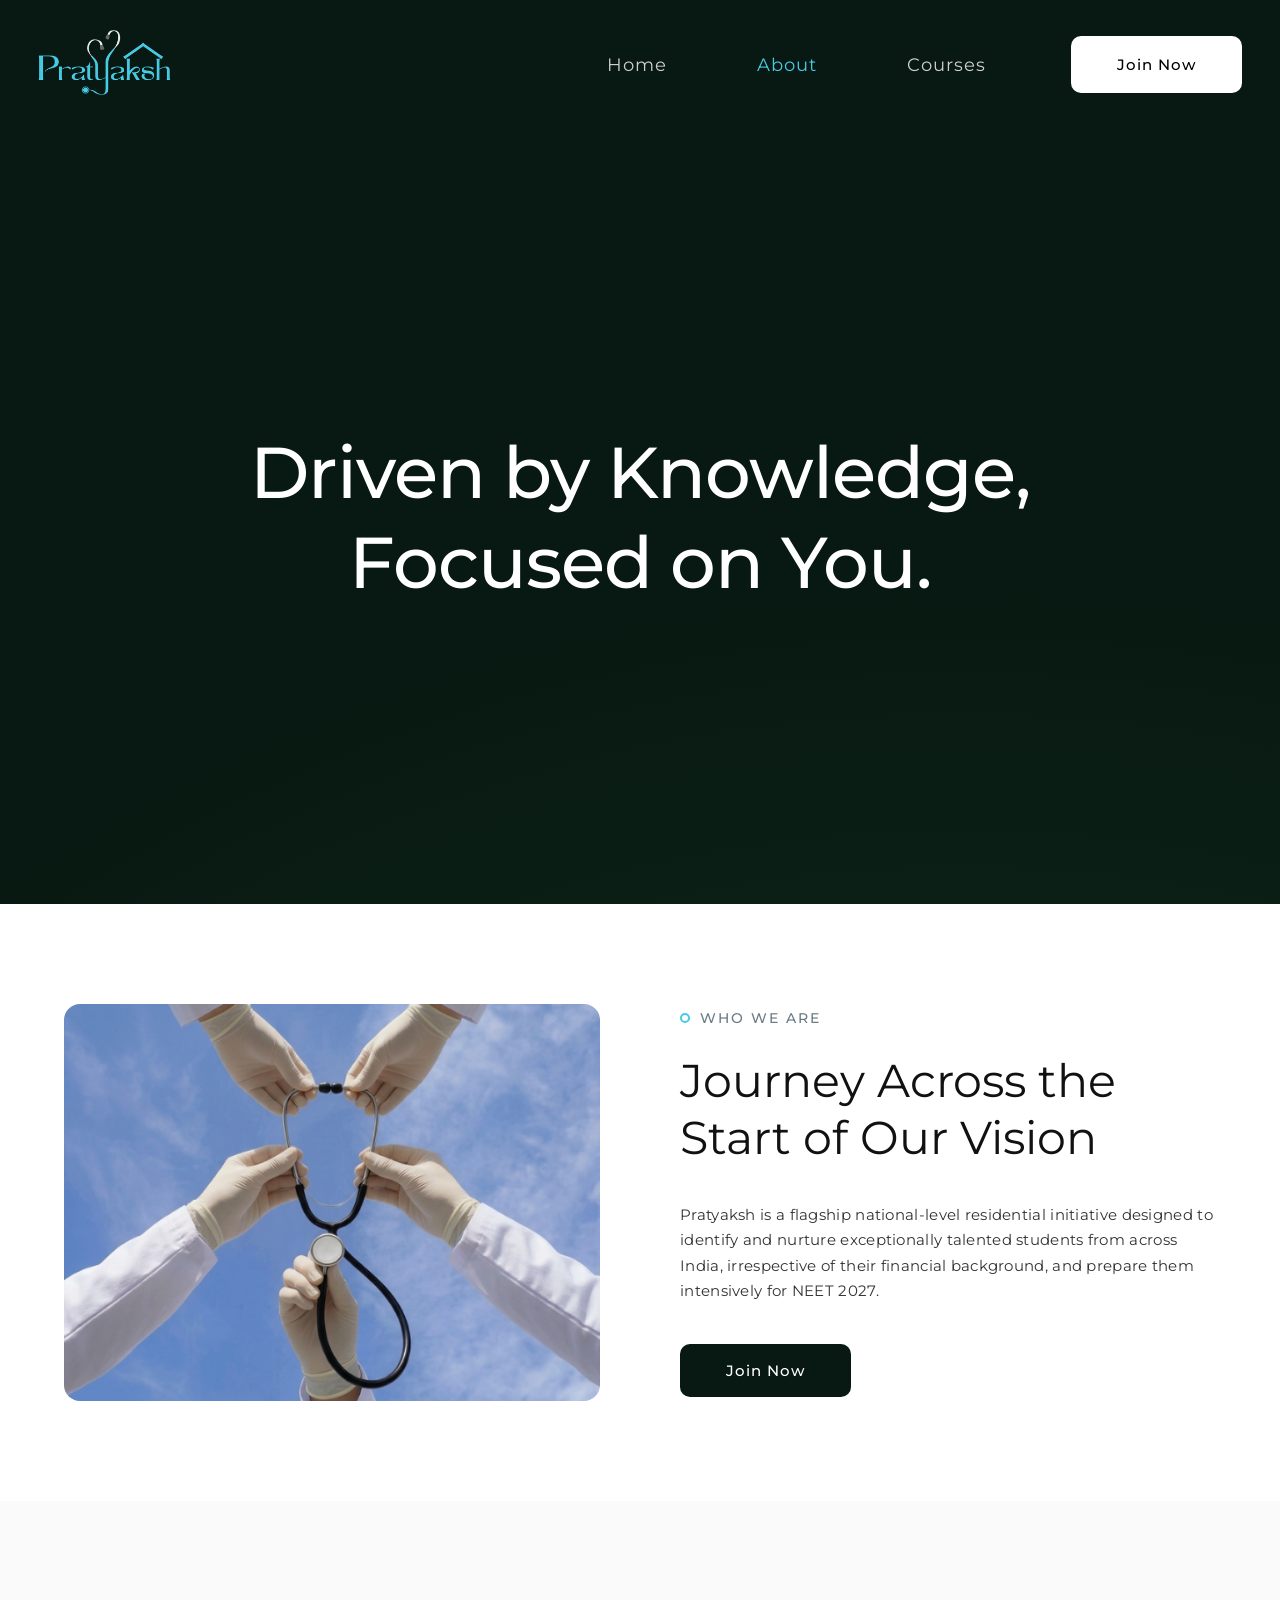
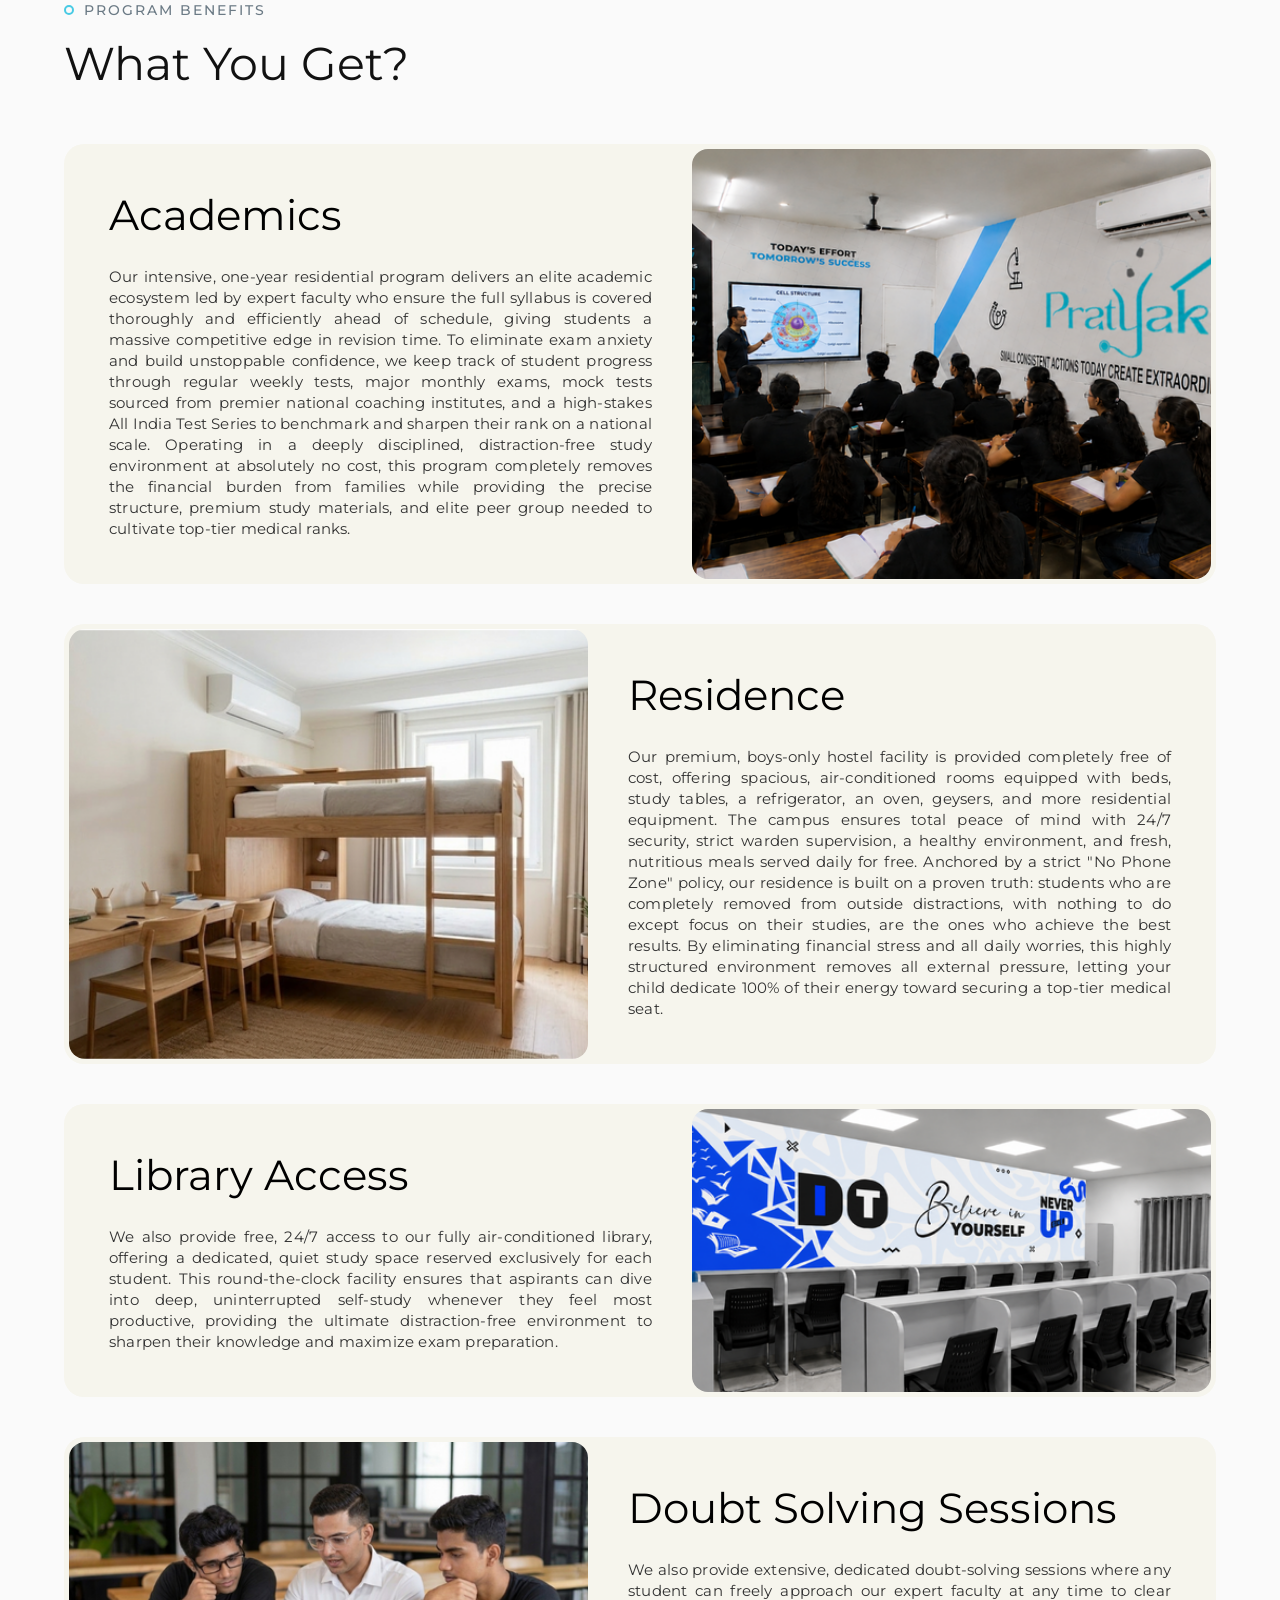
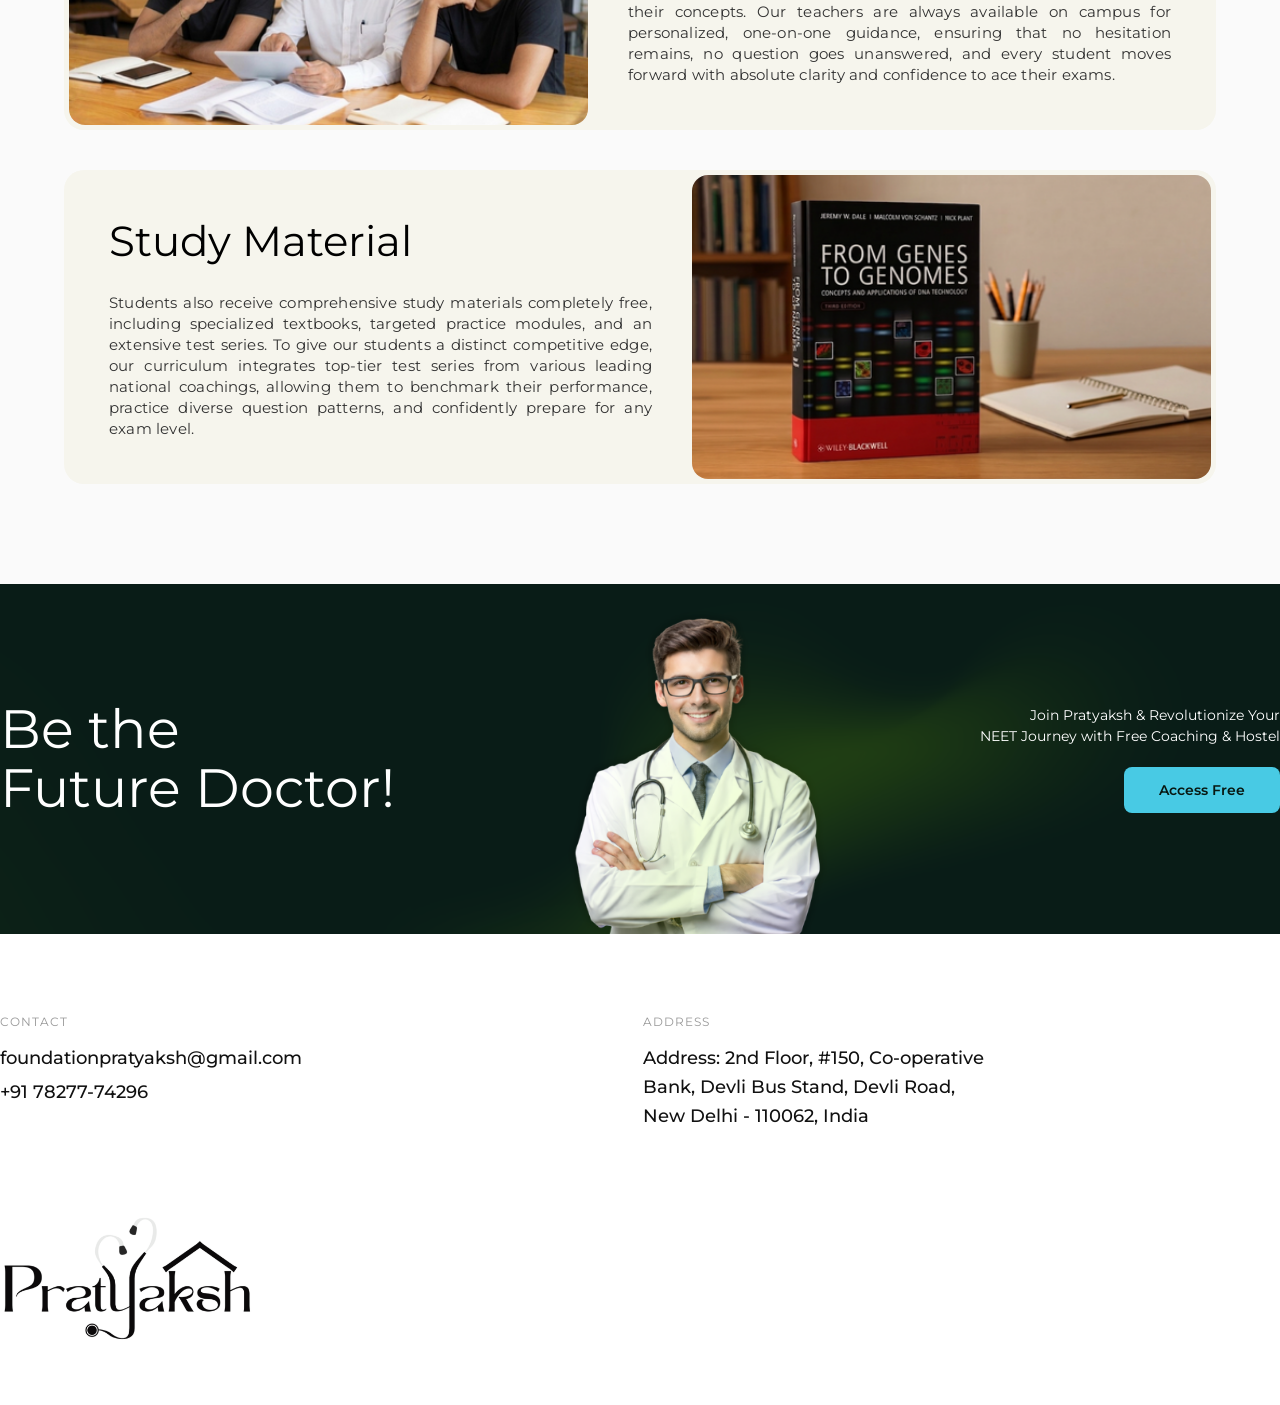
==== about/aboutindex.html @ 50b4317f "Add files via upload" ====
<!DOCTYPE html>
<html lang="en">
<head>
    <meta charset="UTF-8">
    <meta name="viewport" content="width=device-width, initial-scale=1.0">
    <title>About Us - Pratyaksh</title>
    <link rel="stylesheet" href="about.css">
    <link href="https://fonts.googleapis.com/css2?family=Montserrat:wght@400;500;600;700&display=swap" rel="stylesheet">
    <link rel="stylesheet" href="https://cdnjs.cloudflare.com/ajax/libs/font-awesome/6.4.0/css/all.min.css">
</head>
<body>

    <header class="navbar">
        <div class="logo">
            <a href="../index.html"><img src="../logo.png" alt="Pratyaksh Logo"></a> 
        </div>
        <nav class="nav-links">
            <a href="../index.html">Home</a>
            <a href="index.html" class="active">About</a>
            <a href="#">Courses</a>
        </nav>
        <a href="https://forms.gle/hPpZQWegc2yfjvLv5" class="btn btn-white">Join Now</a>
    </header>

    <section class="about-hero">
        <div class="about-hero-content">
            <h1>Driven by Knowledge,<br>Focused on You.</h1>
        </div>
    </section>

	
	
	<section class="wwa-section">
        <div class="wwa-container">
            
            <div class="wwa-img-box">
                <img src="journey.png" alt="Our Vision Journey">
            </div>

            <div class="wwa-content-box">
                <p class="wwa-tagline"><span class="wwa-circle"></span> Who We Are</p>
                <h2 class="wwa-title">Journey Across the <br> Start of Our Vision</h2>
                
                <p class="wwa-desc">
                    Pratyaksh is a flagship national-level residential initiative designed to identify and nurture exceptionally talented students from across India, irrespective of their financial background, and prepare them intensively for NEET 2027.
                </p>

                <a href="https://forms.gle/hPpZQWegc2yfjvLv5" class="wwa-btn">Join Now</a>
            </div>

        </div>
    </section>
	
	
	<section class="pb-section">
        <div class="pb-container">
            
            <div class="pb-header">
                <p class="pb-tagline"><span class="pb-circle"></span> PROGRAM BENEFITS</p>
                <h2 class="pb-title">What You Get?</h2>
            </div>

            <div class="pb-card">
                <div class="pb-text-box">
                    <h3 class="pb-card-title">Academics</h3>
                    <p class="pb-card-desc">
                        Our intensive, one-year residential program delivers an elite academic ecosystem led by expert faculty who ensure the full syllabus is covered thoroughly and efficiently ahead of schedule, giving students a massive competitive edge in revision time. To eliminate exam anxiety and build unstoppable confidence, we keep track of student progress through regular weekly tests, major monthly exams, mock tests sourced from premier national coaching institutes, and a high-stakes All India Test Series to benchmark and sharpen their rank on a national scale. Operating in a deeply disciplined, distraction-free study environment at absolutely no cost, this program completely removes the financial burden from families while providing the precise structure, premium study materials, and elite peer group needed to cultivate top-tier medical ranks.
                    </p>
                </div>
                <div class="pb-img-box">
                    <img src="academics.png" alt="Academics Benefit Overview">
                </div>
            </div>

            <div class="pb-card pb-card-reverse">
                <div class="pb-img-box">
                    <img src="residence.png" alt="Residence Benefit Overview">
                </div>
                <div class="pb-text-box">
                    <h3 class="pb-card-title">Residence</h3>
                    <p class="pb-card-desc">
                        Our premium, boys-only hostel facility is provided completely free of cost, offering spacious, air-conditioned rooms equipped with beds, study tables, a refrigerator, an oven, geysers, and more residential equipment. The campus ensures total peace of mind with 24/7 security, strict warden supervision, a healthy environment, and fresh, nutritious meals served daily for free. Anchored by a strict "No Phone Zone" policy, our residence is built on a proven truth: students who are completely removed from outside distractions, with nothing to do except focus on their studies, are the ones who achieve the best results. By eliminating financial stress and all daily worries, this highly structured environment removes all external pressure, letting your child dedicate 100% of their energy toward securing a top-tier medical seat.
                    </p>
                </div>
            </div>

            <div class="pb-card">
                <div class="pb-text-box">
                    <h3 class="pb-card-title">Library Access</h3>
                    <p class="pb-card-desc">
                        We also provide free, 24/7 access to our fully air-conditioned library, offering a dedicated, quiet study space reserved exclusively for each student. This round-the-clock facility ensures that aspirants can dive into deep, uninterrupted self-study whenever they feel most productive, providing the ultimate distraction-free environment to sharpen their knowledge and maximize exam preparation.
                    </p>
                </div>
                <div class="pb-img-box">
                    <img src="library.png" alt="Library Access Benefit Overview">
                </div>
            </div>

            <div class="pb-card pb-card-reverse">
                <div class="pb-img-box">
                    <img src="doubt.png" alt="Doubt Solving Sessions Benefit Overview">
                </div>
                <div class="pb-text-box">
                    <h3 class="pb-card-title">Doubt Solving Sessions</h3>
                    <p class="pb-card-desc">
                        We also provide extensive, dedicated doubt-solving sessions where any student can freely approach our expert faculty at any time to clear their concepts. Our teachers are always available on campus for personalized, one-on-one guidance, ensuring that no hesitation remains, no question goes unanswered, and every student moves forward with absolute clarity and confidence to ace their exams.
                    </p>
                </div>
            </div>

            <div class="pb-card">
                <div class="pb-text-box">
                    <h3 class="pb-card-title">Study Material</h3>
                    <p class="pb-card-desc">
                        Students also receive comprehensive study materials completely free, including specialized textbooks, targeted practice modules, and an extensive test series. To give our students a distinct competitive edge, our curriculum integrates top-tier test series from various leading national coachings, allowing them to benchmark their performance, practice diverse question patterns, and confidently prepare for any exam level.
                    </p>
                </div>
                <div class="pb-img-box">
                    <img src="studymaterial.png" alt="Study Material Benefit Overview">
                </div>
            </div>

        </div>
    </section>
	
	
	
	<footer class="ft-section">
    
    <div class="ft-banner-image">
        <div class="ft-container ft-banner-content">
            <div class="ft-banner-left">
                <h2>Be the <br> Future Doctor!</h2>
            </div>
            
            <div class="ft-banner-right">
                <p>Join Pratyaksh & Revolutionize Your <br> NEET Journey with Free Coaching & Hostel</p>
                <a href="https://forms.gle/hPpZQWegc2yfjvLv5" class="ft-btn-cyan">Access Free</a>
            </div>
        </div>
    </div>

    <div class="ft-bottom">
        <div class="ft-container">
            <div class="ft-info-grid">
                <div class="ft-col">
                    <p class="ft-label">Contact</p>
                    <p class="ft-value">foundationpratyaksh@gmail.com</p>
                    <p class="ft-value">+91 78277-74296</p>
                </div>

                <div class="ft-col">
                    <p class="ft-label">Address</p>
                    <p class="ft-value">
                        Address: 2nd Floor, #150, Co-operative <br>
                        Bank, Devli Bus Stand, Devli Road, <br>
                        New Delhi - 110062, India
                    </p>
                </div>
            </div>

            <div class="ft-logo-row">
                <img src="Bottom Logo.png" alt="Pratyaksh Logo" class="ft-main-logo">
            </div>
        </div>
    </div>

</footer>
	
	
</body>
</html>
---- about/about.css ----
/* ==========================================================================
   1. GLOBAL RESET & BASE SETUP (EXACT CLONE FROM HOME)
   ========================================================================== */
* {
    margin: 0;
    padding: 0;
    box-sizing: border-box;
    font-family: 'Montserrat', sans-serif;
}

body {
    /* Recreating the dark green radial glow from the image */
    background: radial-gradient(circle at 75% 50%, #153c24, #081812 70%);
    color: #ffffff;
    min-height: 100vh;
    overflow-x: hidden;
}

/* ==========================================================================
   2. NAVBAR & TABS STYLING (EXACT CLONE FROM HOME)
   ========================================================================== */
.navbar {
    display: flex;
    justify-content: space-between;
    align-items: center;
    padding: 30px 3%;
}

.logo img {
    height: 65px; /* Adjust this to fit your actual logo perfectly */
}

.nav-links {
    display: flex;
    margin-left: auto; /* This pushes the links to the right */
    margin-right: 40px; /* This creates the gap between links and button */
}

.nav-links a {
    color: #ffffff;
    text-decoration: none;
    margin: 0 45px;
    font-size: 18px;
    letter-spacing: 1px;
    opacity: 0.8;
    transition: 0.3s ease;
}

.nav-links a:hover, .nav-links a.active {
    color: #48CAE4;
    opacity: 1;
}

/* ==========================================================================
   3. GLOBAL BUTTON STYLING (EXACT CLONE FROM HOME)
   ========================================================================== */
.btn {
    padding: 18px 45px;
    border-radius: 10px;
    text-decoration: none;
    font-weight: 500;
    font-size: 15px;
    letter-spacing: 1px;
    transition: 0.3s ease;
    cursor: pointer;
    display: inline-block;
}

.btn-white {
    background-color: #ffffff;
    color: #000000;
    font-weight: 500;
    border: 1px solid transparent;
}

.btn-white:hover {
    background-color: transparent !important;
    color: #ffffff !important;
    border-color: #ffffff !important; /* Just change the color, don't add a new border */
}

/* ==========================================================================
   4. ABOUT PAGE UNIQUE HERO CONTENT (MONTSERRAT MEDIUM)
   ========================================================================== */
.about-hero {
    display: flex;
    justify-content: center;
    align-items: center;
    text-align: center;
    /* Aligns title context nicely inside the viewport block */
    min-height: calc(100vh - 125px); 
    padding: 0 5%;
}

.about-hero-content {
    max-width: 900px;
}

.about-hero-content h1 {
    font-size: 72px; 
    font-weight: 500; /* Montserrat Medium weight */
    line-height: 1.25;
    letter-spacing: -1px;
    color: #ffffff;
	text-align: center;
}

/* ==========================================================================
   5. DISPLAY LAYOUT ADAPTABILITY (EXACT CLONE FROM HOME BREAKPOINTS)
   ========================================================================== */
html, body {
    max-width: 100vw;
    overflow-x: hidden;
}

/* Handles fluid downscaling for custom display monitors */
@media (max-width: 1200px) {
    h1 {
        font-size: clamp(2.5rem, 8vw, 4.5rem) !important;
    }
}

@media (max-width: 1100px) {
    .about-hero-content h1 { font-size: 56px; }
}

@media (max-width: 768px) {
    .navbar {
        padding: 15px 5%;
        flex-direction: column;
        gap: 15px;
    }

    .nav-links {
        margin: 0 !important;
        width: 100%;
        justify-content: center;
        gap: 10px;
    }

    .nav-links a {
        margin: 0 10px;
        font-size: 14px;
    }
    
    .about-hero-content h1 { 
        font-size: 42px; 
    }
}

@media (max-width: 480px) {
    .btn {
        width: 100%; /* Buttons become full-width for easy thumb tapping */
        padding: 15px;
    }
}




/* =========================================
   WHO WE ARE SECTION (PIXEL PERFECT)
========================================= */

.wwa-section {
    background-color: #FFFFFF; /* Crisp white section background */
    padding: 100px 5%; /* Side margins match your homepage template rules precisely */
    font-family: 'Montserrat', sans-serif;
    color: #000000;
}

.wwa-container {
    max-width: 1300px; /* Aligns with your homepage max grid containers */
    margin: 0 auto;
    display: grid;
    grid-template-columns: 1fr 1fr; /* Clean split layout proportion */
    gap: 80px; /* Spacing between image container and description text blocks */
    align-items: center;
}

/* --- Left Image Box Elements --- */
.wwa-img-box {
    width: 100%;
    aspect-ratio: 560 / 415; /* Keeps the dimensions in exact proportion to the screenshot */
    background-color: #D3E4A2; /* The subtle green accent block placeholder */
    border-radius: 16px; /* Smooth rounded corners matching your story cards */
    overflow: hidden;
    display: flex;
    justify-content: center;
    align-items: center;
}

.wwa-img-box img {
    width: 100%;
    height: 100%;
    object-fit: cover;
    display: block;
}

/* --- Right Side Content Elements --- */
.wwa-content-box {
    display: flex;
    flex-direction: column;
    align-items: flex-start;
    text-align: left;
}

.wwa-tagline {
    color: #6b7a85;
    font-weight: 500;
    font-size: 14px;
    letter-spacing: 2px;
    display: flex;
    align-items: center;
    gap: 10px;
    margin-bottom: 25px;
    text-transform: uppercase;
}

.wwa-circle {
    display: inline-block;
    width: 10px;
    height: 10px;
    border: 2px solid #48CAE4; /* Theme signature cyan circle outline */
    border-radius: 50%;
}

.wwa-title {
    font-size: 46px; /* Exact match to your .os-title font sizing rule */
    font-weight: 400; /* Clean light/regular visual style */
    line-height: 1.25;
    color: #111111;
    margin-bottom: 35px;
}

.wwa-desc {
    font-size: 15px; /* Exact match to your native body and card description sizes */
    line-height: 1.7;
    color: #333333;
    font-weight: 400;
    margin-bottom: 40px;
    letter-spacing: 0.3px;
}

/* --- Specialized Dark Accent Button --- */
.wwa-btn {
    background-color: #081812; /* Signature dark background */
    color: #FFFFFF;
    padding: 16px 45px;
    border-radius: 10px;
    text-decoration: none;
    font-weight: 500;
    font-size: 15px;
    letter-spacing: 1px;
    transition: 0.3s ease;
    display: inline-block;
    border: 1px solid transparent;
}

.wwa-btn:hover {
    background-color: transparent;
    color: #081812;
    border-color: #081812;
}

/* --- Fluid Display Adaptations --- */
@media (max-width: 1024px) {
    .wwa-grid { gap: 40px; }
    .wwa-title { font-size: 38px; }
}

@media (max-width: 900px) {
    .wwa-container { grid-template-columns: 1fr; gap: 45px; }
    .wwa-content-box { align-items: center; text-align: center; }
    .wwa-tagline { justify-content: center; }
    .wwa-btn { width: 100%; text-align: center; }
}




/* =========================================
   PROGRAM BENEFITS SECTION (COMPLETE MATRIX)
========================================= */

.pb-section {
    background-color: #FAFAFA; /* Off-white container background matching Our Story */
    padding: 100px 5%;        /* Identical master side margins used on homepage */
    font-family: 'Montserrat', sans-serif;
    color: #000000;
}

.pb-container {
    max-width: 1300px;        /* Synchronized grid row alignment threshold */
    margin: 0 auto;
}

/* --- Section Header Styling --- */
.pb-header {
    text-align: left; 
    margin-bottom: 50px;
}

.pb-tagline {
    color: #6b7a85;
    font-weight: 500;
    font-size: 14px;
    letter-spacing: 2px;
    display: flex;
    align-items: center;
    gap: 10px;
    margin-bottom: 15px;
    text-transform: uppercase;
}

.pb-circle {
    display: inline-block;
    width: 10px;
    height: 10px;
    border: 2px solid #48CAE4; /* Cyan bullet ring signature */
    border-radius: 50%;
}

.pb-title {
    font-size: 46px; 
    font-weight: 400; 
    line-height: 1.3;
    color: #111111;
}

/* --- Premium Composite Layout Card (CSS Grid Engine) --- */
.pb-card {
    background-color: #F6F5ED; /* Cream card canvas background */
    border-radius: 20px;
    padding: 5px;             /* The exact 5px framing border around the image */
    
    /* Strict Grid layout forces row height to perfectly shrink to text box height */
    display: grid;
    grid-template-columns: 1.2fr 1fr; 
    box-sizing: border-box;
    width: 100%;
    
    /* THE INTER-CARD INTERVAL: 
       Ensures exactly 40px of breathing room gap drops between consecutive boxes 
    */
    margin-bottom: 40px; 
}

.pb-card:last-child {
    margin-bottom: 0; /* Prevents trailing white space leak at the base of the section */
}

/* THE FLIP MECHANIC:
   For cards with the reverse tag, this flips the image track to the left side 
   while maintaining your precise grid container alignment properties perfectly.
*/
.pb-card-reverse {
    grid-template-columns: 1fr 1.2fr;
}

/* --- Content Area (Perfect Uniform Margin Symmetry) --- */
.pb-text-box {
    /* Flat 40px padding forces top, bottom, and side paddings to be exactly identical */
    padding: 40px; 
    
    display: flex;
    flex-direction: column;
    justify-content: center;  /* Keeps the headers and paragraph balanced vertically */
}

.pb-card-title {
    font-size: 42px;          
    font-weight: 400;         /* Montserrat Medium weight */
    margin-bottom: 25px;
    color: #000000;
}

.pb-card-desc {
    font-size: 15px;
    line-height: 1.4;         /* Compact line spacing to reduce vertical space */
    color: #333333;
    font-weight: 400;
    text-align: justify;      /* Blocks out paragraph text symmetrically */
    letter-spacing: 0.2px;
}

/* --- Nested Image Wrapper (Dynamic Adaptability) --- */
.pb-img-box {
    background-color: #D3E4A2; /* Asset visual backup placeholder tint */
    border-radius: 16px;       /* Inner rounding logic ensuring crisp border symmetry */
    overflow: hidden;
    
    /* Grid stretches this container to 100% height to match the text box perfectly */
    height: 100%; 
    width: 100%;
    
    display: flex;
    justify-content: center;
    align-items: center;
}

.pb-img-box img {
    width: 100%;
    height: 100%;
    object-fit: cover;        /* Assures responsive images scale cleanly inside the frame */
    display: block;
}

/* --- Responsive Breakpoints (Exact Match To Homepage Ecosystem) --- */
@media (max-width: 1100px) {
    .pb-card, .pb-card-reverse { 
        grid-template-columns: 1fr !important; /* Stacks vertically on tablets/phones uniformly */
        gap: 15px;
    }
    .pb-text-box { 
        padding: 30px; 
    }
    .pb-img-box { 
        height: 320px; 
    }
}

@media (max-width: 768px) {
    .pb-title { font-size: 38px; }
    .pb-card-title { font-size: 32px; }
    .pb-card-desc { text-align: left; }
}




/* =========================================
   FINAL FOOTER SECTION (ONE-IMAGE BANNER)
========================================= */

.ft-section {
    background-color: #FFFFFF;
    font-family: 'Montserrat', sans-serif;
}

.ft-container {
    max-width: 1300px; /* Matches upper sections */
    margin: 0 auto;
    padding: 0;
    position: relative;
}

/* --- 1. Combined Banner Image --- */
.ft-banner-image {
    /* REPLACE 'footer-banner.jpg' with your actual filename */
    background-image: url('Strip.png'); 
    background-size: cover;
    background-position: center;
    width: 100%;
    min-height: 350px; /* Height of your image strip */
    display: flex;
    align-items: center;
}

.ft-banner-content {
    display: flex;
    justify-content: space-between;
    align-items: center;
    width: 100%;
}

.ft-banner-left h2 {
    color: #FFFFFF;
    font-size: 54px;
    font-weight: 400;
    line-height: 1.1;
}

.ft-banner-right {
    text-align: right;
    max-width: 350px;
}

.ft-banner-right p {
    color: #FFFFFF;
    font-size: 14px;
    line-height: 1.5;
    margin-bottom: 20px;
}

.ft-btn-cyan {
    display: inline-block;
    background-color: #48CAE4;
    color: #081812;
    padding: 14px 35px;
    border-radius: 8px;
    text-decoration: none;
    font-weight: 600;
    font-size: 14px;
    transition: 0.3s ease;
}

.ft-btn-cyan:hover{
    background-color: #ffffff !important; /* Changes from Cyan to White */
    color: #081812 !important;
    border: none !important;              /* Ensures no outline appears */
}


/* --- 2. Bottom Info Area --- */
.ft-bottom {
    padding: 80px 0 40px 0;
}

.ft-info-grid {
    display: grid;
    grid-template-columns: 1fr 1fr;
    gap: 5px;
    margin-bottom: 50px;
}

.ft-label {
    color: #999;
    font-size: 12px;
    text-transform: uppercase;
    letter-spacing: 1px;
    margin-bottom: 15px;
}

.ft-value {
    color: #111;
    font-size: 18px;
    font-weight: 500;
    line-height: 1.6;
    margin-bottom: 5px;
}

/* --- Logo Styling --- */
.ft-main-logo {
    max-width: 320px;
    height: auto;
    display: block;
    margin-left: -30px; /* Aligns visually with the 'C' in Contact */
}

/* Responsive */
@media (max-width: 992px) {
    .ft-banner-content { flex-direction: column; text-align: center; gap: 30px; }
    .ft-banner-right { text-align: center; }
    .ft-info-grid { grid-template-columns: 1fr; }
}
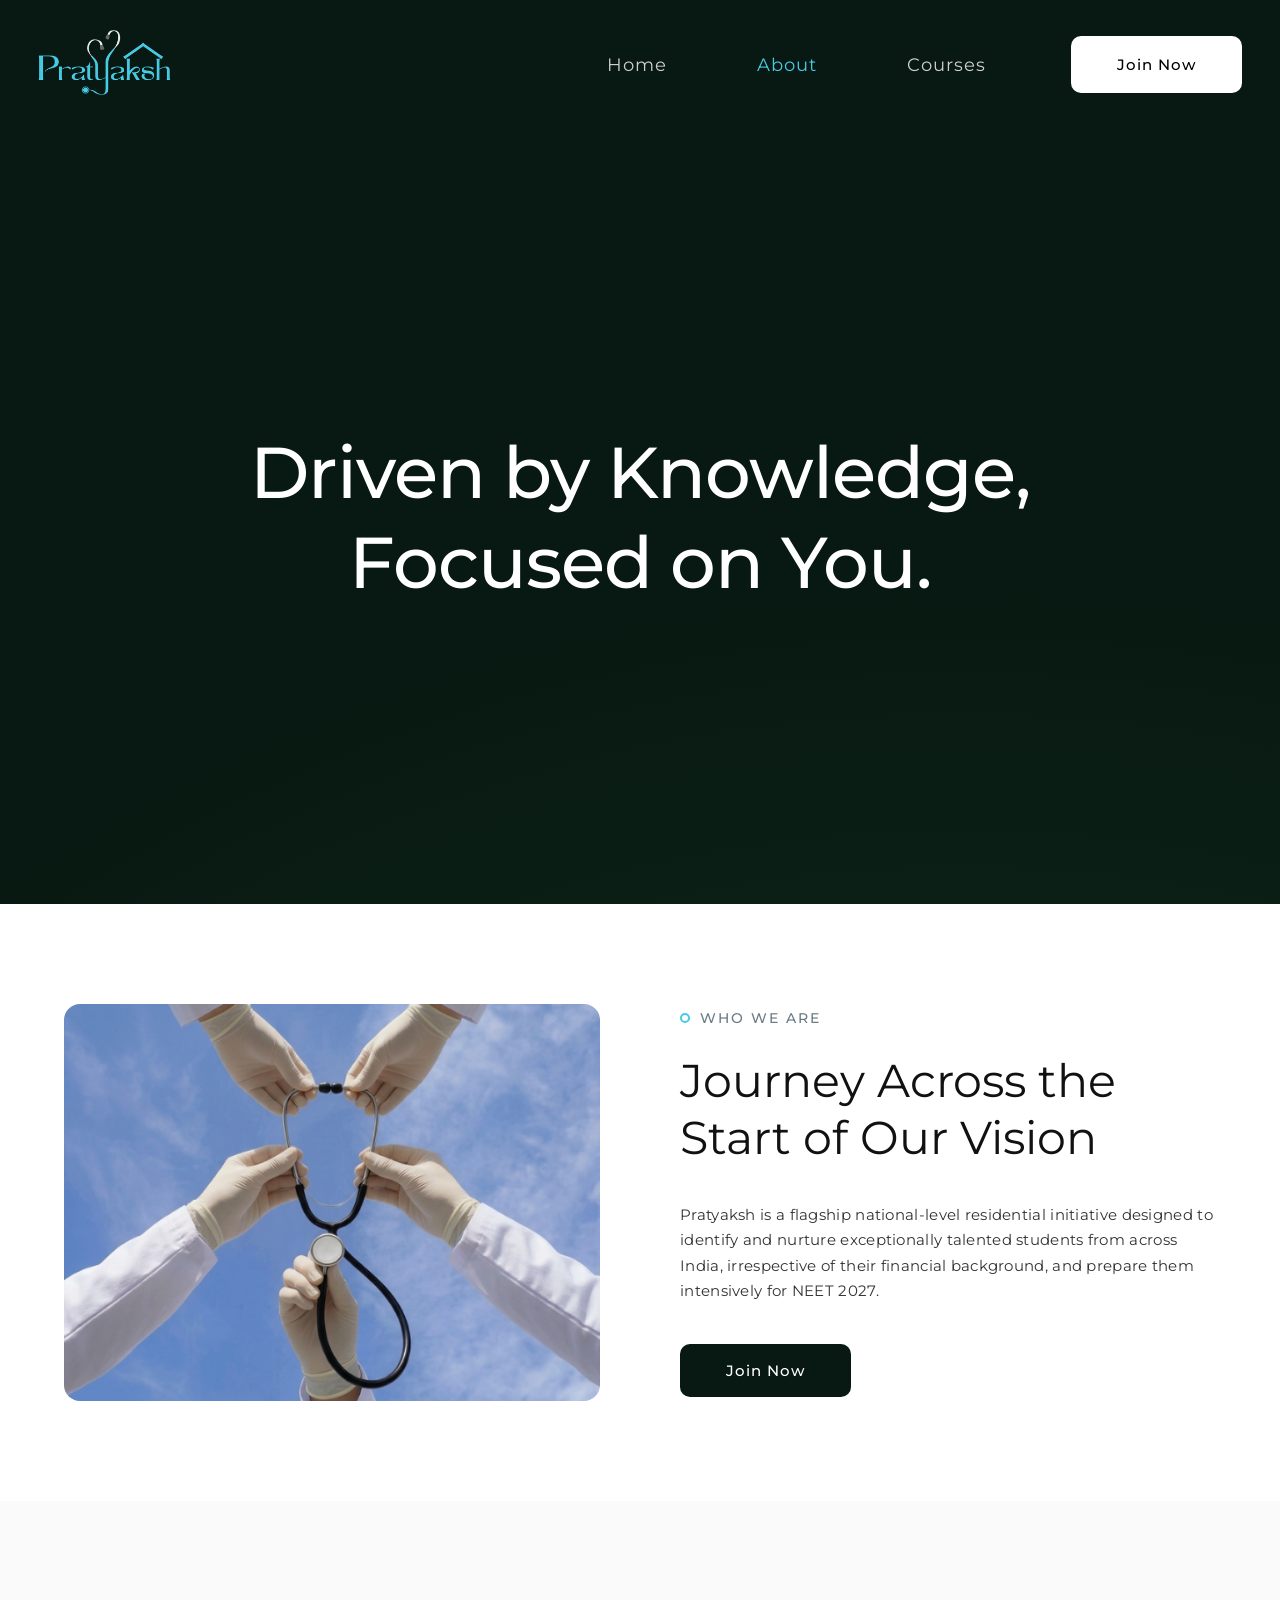
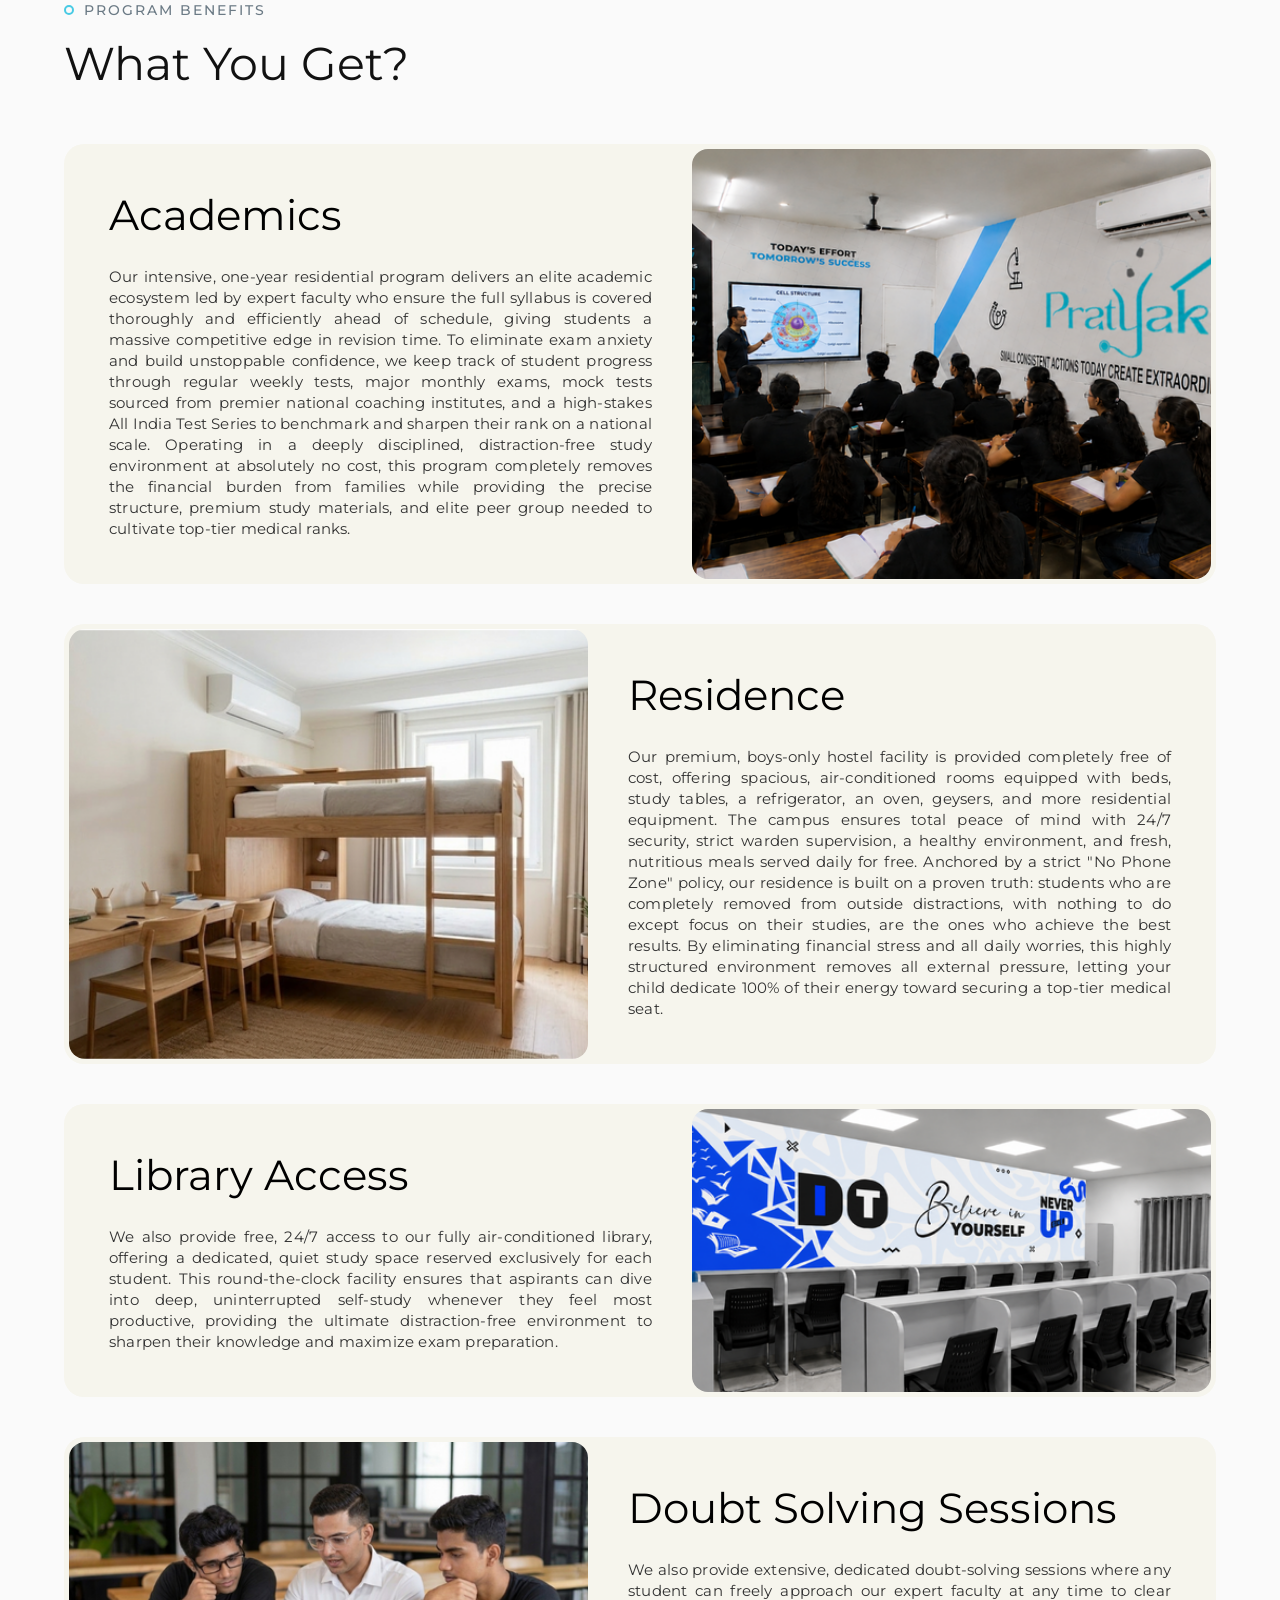
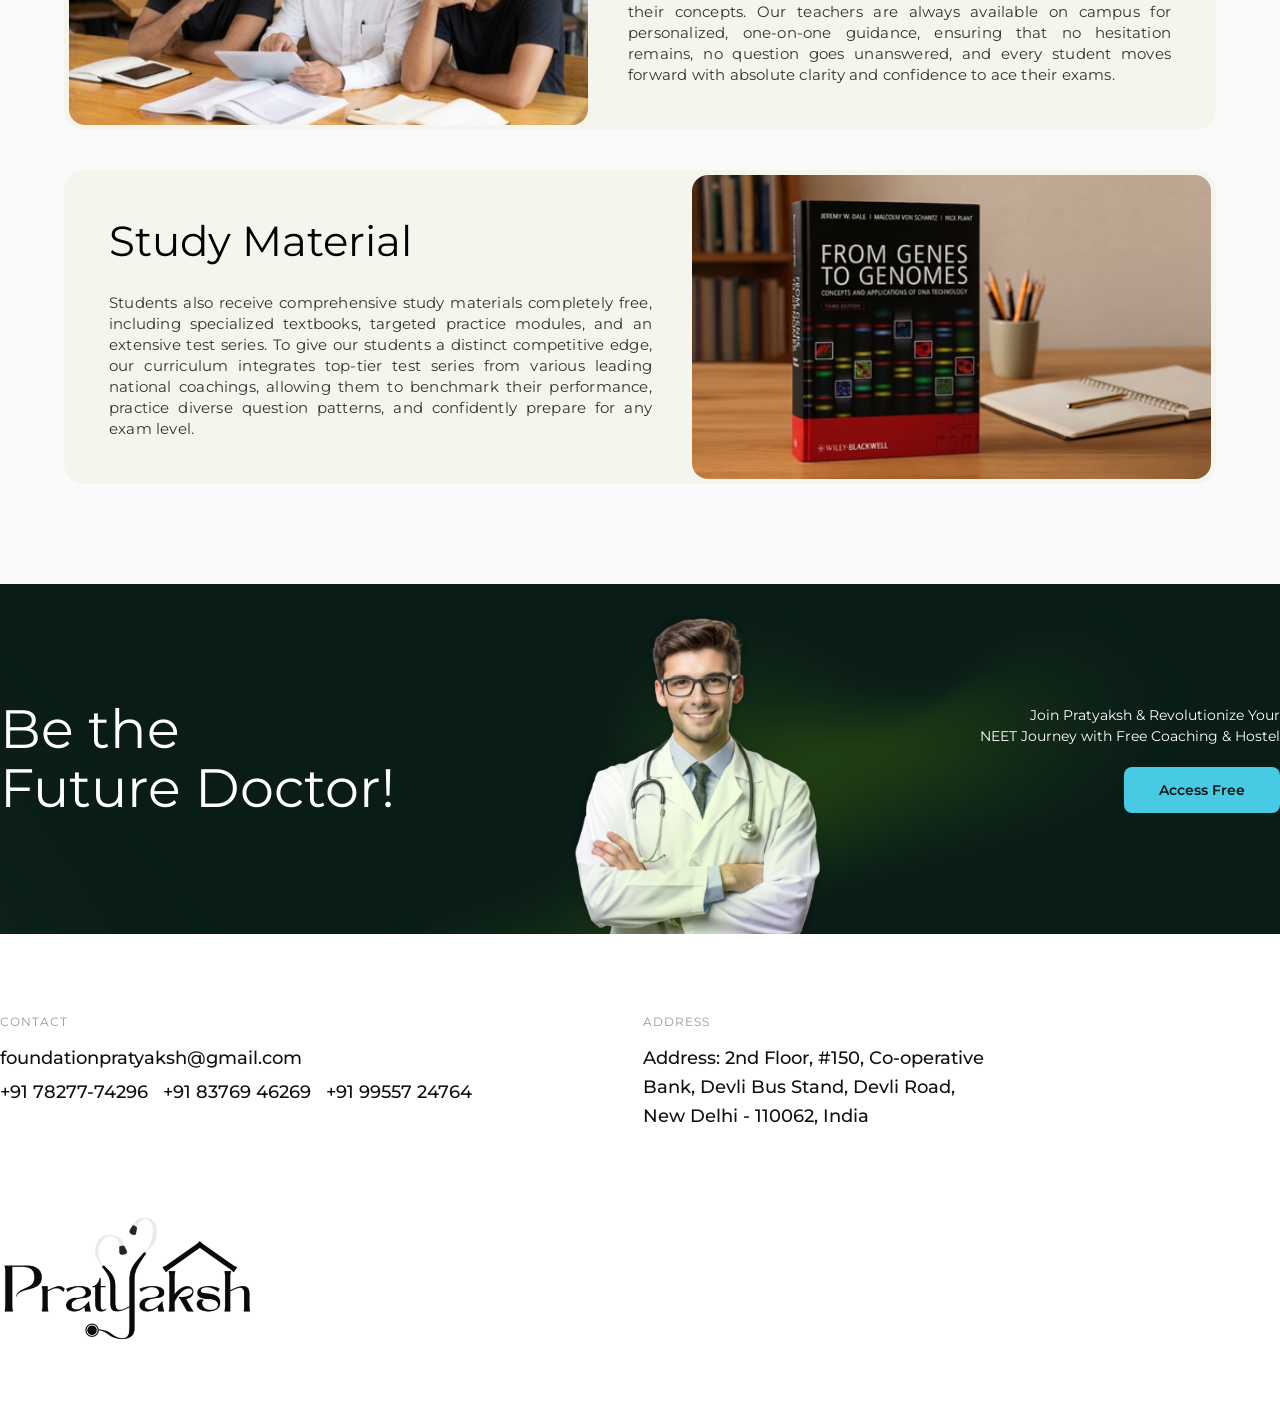
==== commit f5bf2539: "Update aboutindex.html" ====
--- a/about/aboutindex.html
+++ b/about/aboutindex.html
@@ -146,7 +146,7 @@
                 <div class="ft-col">
                     <p class="ft-label">Contact</p>
                     <p class="ft-value">foundationpratyaksh@gmail.com</p>
-                    <p class="ft-value">+91 78277-74296</p>
+                    <p class="ft-value">+91 78277-74296<span style="margin-left: 15px;">+91 83769 46269<span style="margin-left: 15px;">+91 99557 24764</span></p>
                 </div>
 
                 <div class="ft-col">
@@ -169,4 +169,4 @@
 	
 	
 </body>
-</html>+</html>
